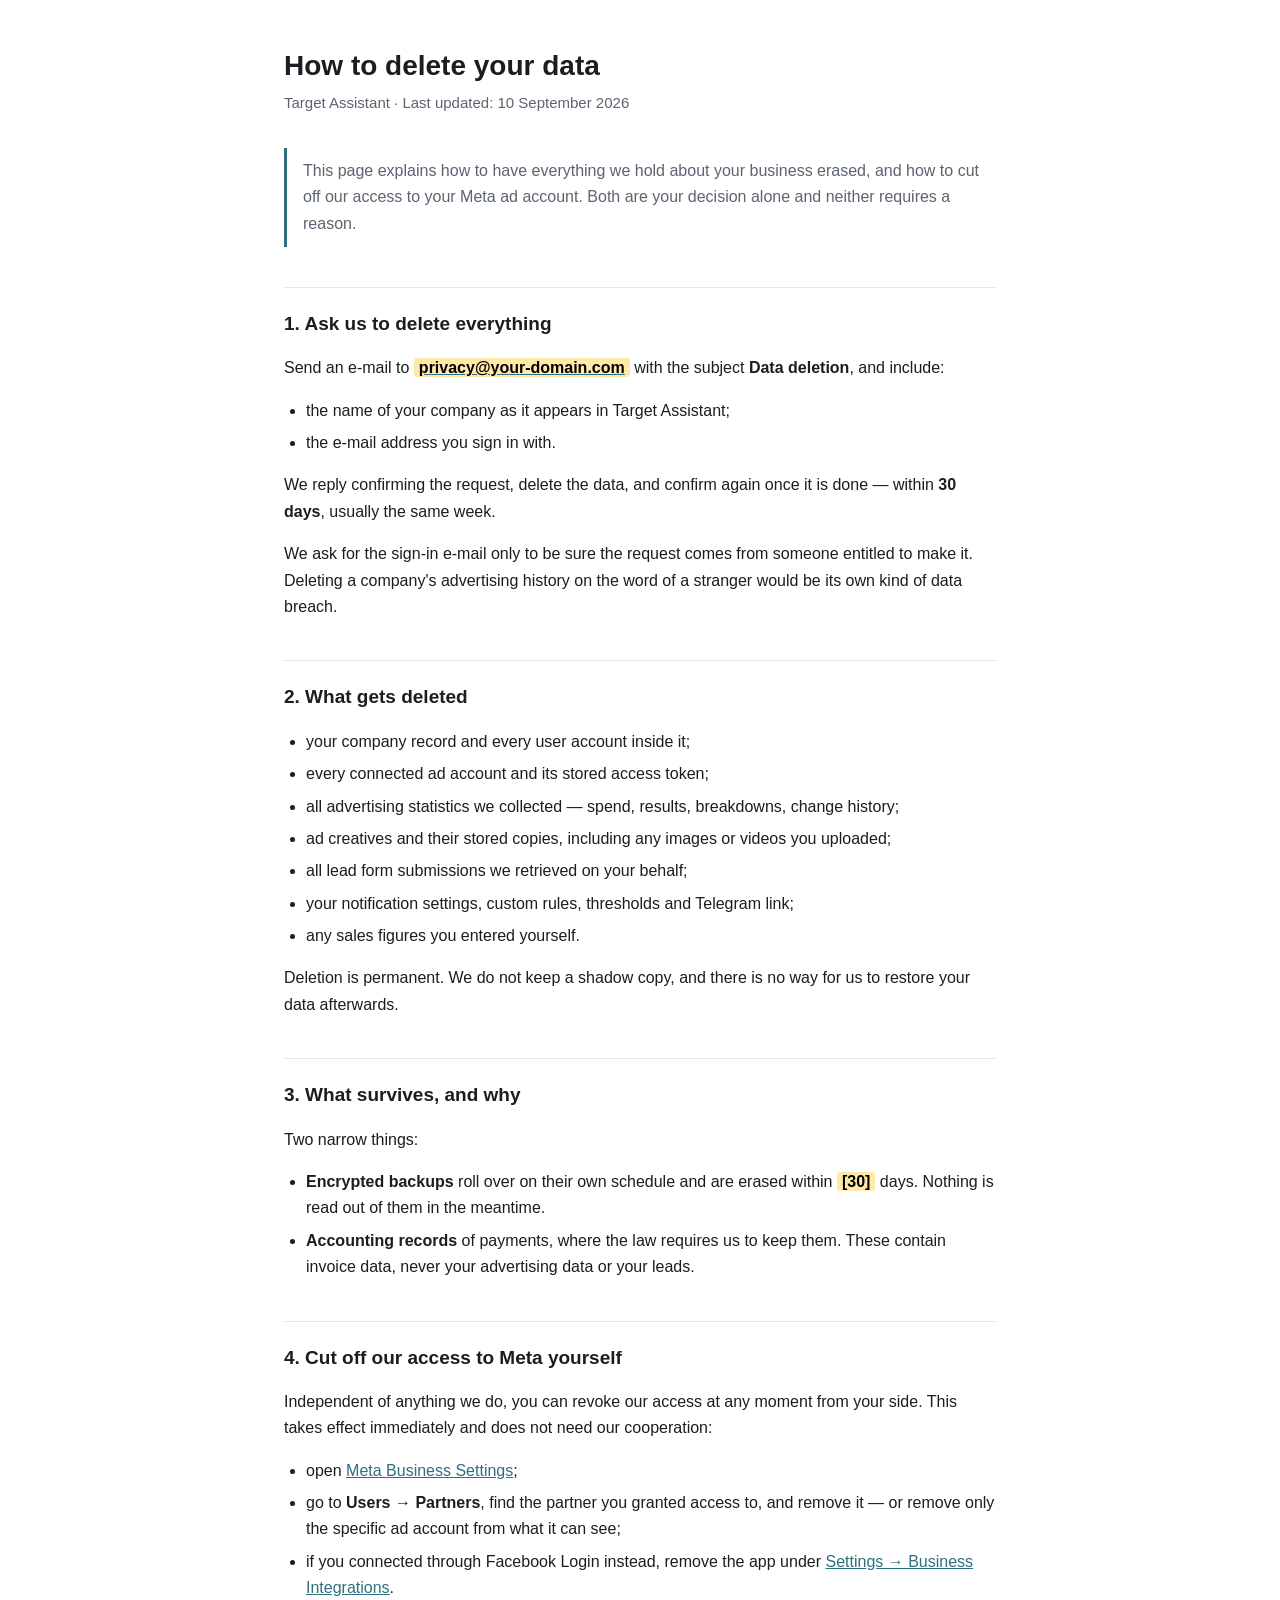
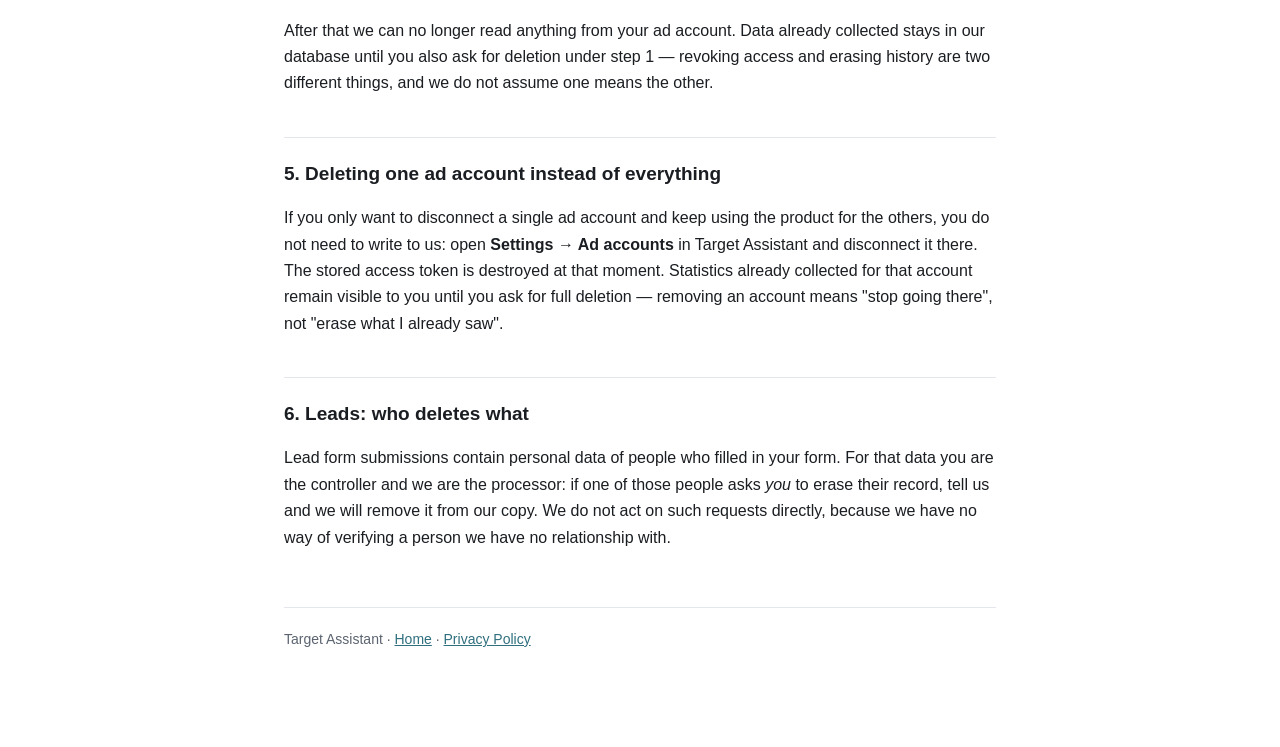
==== data-deletion.html @ 958a0378 "Политика конфиденциальности и порядок удаления данных для Meta Две страницы, которых требует Meta дл" ====
<!doctype html>
<html lang="en">
<head>
<meta charset="utf-8">
<meta name="viewport" content="width=device-width, initial-scale=1">
<title>Data Deletion — Target Assistant</title>
<link rel="stylesheet" href="_style.css">
</head>
<body>
<div class="wrap">

<h1>How to delete your data</h1>
<p class="sub">Target Assistant · Last updated: 10 September 2026</p>

<div class="note">
This page explains how to have everything we hold about your business erased, and how to cut off
our access to your Meta ad account. Both are your decision alone and neither requires a reason.
</div>

<h2>1. Ask us to delete everything</h2>
<p>Send an e-mail to
<a href="mailto:privacy@your-domain.com"><span class="fill">privacy@your-domain.com</span></a>
with the subject <strong>Data deletion</strong>, and include:</p>
<ul>
  <li>the name of your company as it appears in Target Assistant;</li>
  <li>the e-mail address you sign in with.</li>
</ul>
<p>We reply confirming the request, delete the data, and confirm again once it is done —
within <strong>30 days</strong>, usually the same week.</p>
<p>We ask for the sign-in e-mail only to be sure the request comes from someone entitled to make
it. Deleting a company's advertising history on the word of a stranger would be its own kind of
data breach.</p>

<h2>2. What gets deleted</h2>
<ul>
  <li>your company record and every user account inside it;</li>
  <li>every connected ad account and its stored access token;</li>
  <li>all advertising statistics we collected — spend, results, breakdowns, change history;</li>
  <li>ad creatives and their stored copies, including any images or videos you uploaded;</li>
  <li>all lead form submissions we retrieved on your behalf;</li>
  <li>your notification settings, custom rules, thresholds and Telegram link;</li>
  <li>any sales figures you entered yourself.</li>
</ul>
<p>Deletion is permanent. We do not keep a shadow copy, and there is no way for us to restore
your data afterwards.</p>

<h2>3. What survives, and why</h2>
<p>Two narrow things:</p>
<ul>
  <li><strong>Encrypted backups</strong> roll over on their own schedule and are erased within
      <span class="fill">[30]</span> days. Nothing is read out of them in the meantime.</li>
  <li><strong>Accounting records</strong> of payments, where the law requires us to keep them.
      These contain invoice data, never your advertising data or your leads.</li>
</ul>

<h2>4. Cut off our access to Meta yourself</h2>
<p>Independent of anything we do, you can revoke our access at any moment from your side. This
takes effect immediately and does not need our cooperation:</p>
<ul>
  <li>open <a href="https://business.facebook.com/settings" target="_blank"
      rel="noopener">Meta Business Settings</a>;</li>
  <li>go to <strong>Users → Partners</strong>, find the partner you granted access to, and
      remove it — or remove only the specific ad account from what it can see;</li>
  <li>if you connected through Facebook Login instead, remove the app under
      <a href="https://www.facebook.com/settings?tab=business_tools" target="_blank"
      rel="noopener">Settings → Business Integrations</a>.</li>
</ul>
<p>After that we can no longer read anything from your ad account. Data already collected stays
in our database until you also ask for deletion under step 1 — revoking access and erasing
history are two different things, and we do not assume one means the other.</p>

<h2>5. Deleting one ad account instead of everything</h2>
<p>If you only want to disconnect a single ad account and keep using the product for the others,
you do not need to write to us: open <strong>Settings → Ad accounts</strong> in Target Assistant
and disconnect it there. The stored access token is destroyed at that moment. Statistics already
collected for that account remain visible to you until you ask for full deletion — removing an
account means "stop going there", not "erase what I already saw".</p>

<h2>6. Leads: who deletes what</h2>
<p>Lead form submissions contain personal data of people who filled in your form. For that data
you are the controller and we are the processor: if one of those people asks <em>you</em> to
erase their record, tell us and we will remove it from our copy. We do not act on such requests
directly, because we have no way of verifying a person we have no relationship with.</p>

<footer>
Target Assistant · <a href="index.html">Home</a> ·
<a href="privacy.html">Privacy Policy</a>
</footer>

</div>
</body>
</html>
---- _style.css ----
:root{--ink:#1a1d21;--muted:#5b6470;--line:#e3e6ea;--bg:#fff;--accent:#2f6f7e}
@media (prefers-color-scheme:dark){:root{--ink:#e8eaed;--muted:#9aa3ad;--line:#2a2f36;--bg:#14171a}}
*{box-sizing:border-box}
body{margin:0;background:var(--bg);color:var(--ink);
  font:16px/1.65 -apple-system,BlinkMacSystemFont,"Segoe UI",Roboto,Helvetica,Arial,sans-serif}
.wrap{max-width:760px;margin:0 auto;padding:48px 24px 96px}
h1{font-size:28px;line-height:1.25;margin:0 0 8px}
h2{font-size:19px;margin:40px 0 10px;padding-top:20px;border-top:1px solid var(--line)}
h3{font-size:16px;margin:24px 0 6px}
p,li{color:var(--ink)}
.sub{color:var(--muted);margin:0 0 32px;font-size:15px}
a{color:var(--accent)}
ul{padding-left:22px}
li{margin:6px 0}
.note{border-left:3px solid var(--accent);padding:10px 0 10px 16px;margin:20px 0;color:var(--muted)}
.fill{background:#ffe9a8;color:#000;padding:1px 5px;border-radius:3px;font-weight:600}
footer{margin-top:56px;padding-top:20px;border-top:1px solid var(--line);color:var(--muted);font-size:14px}
table{border-collapse:collapse;width:100%;margin:14px 0;font-size:15px}
th,td{text-align:left;padding:8px 10px;border-bottom:1px solid var(--line);vertical-align:top}
th{color:var(--muted);font-weight:600}
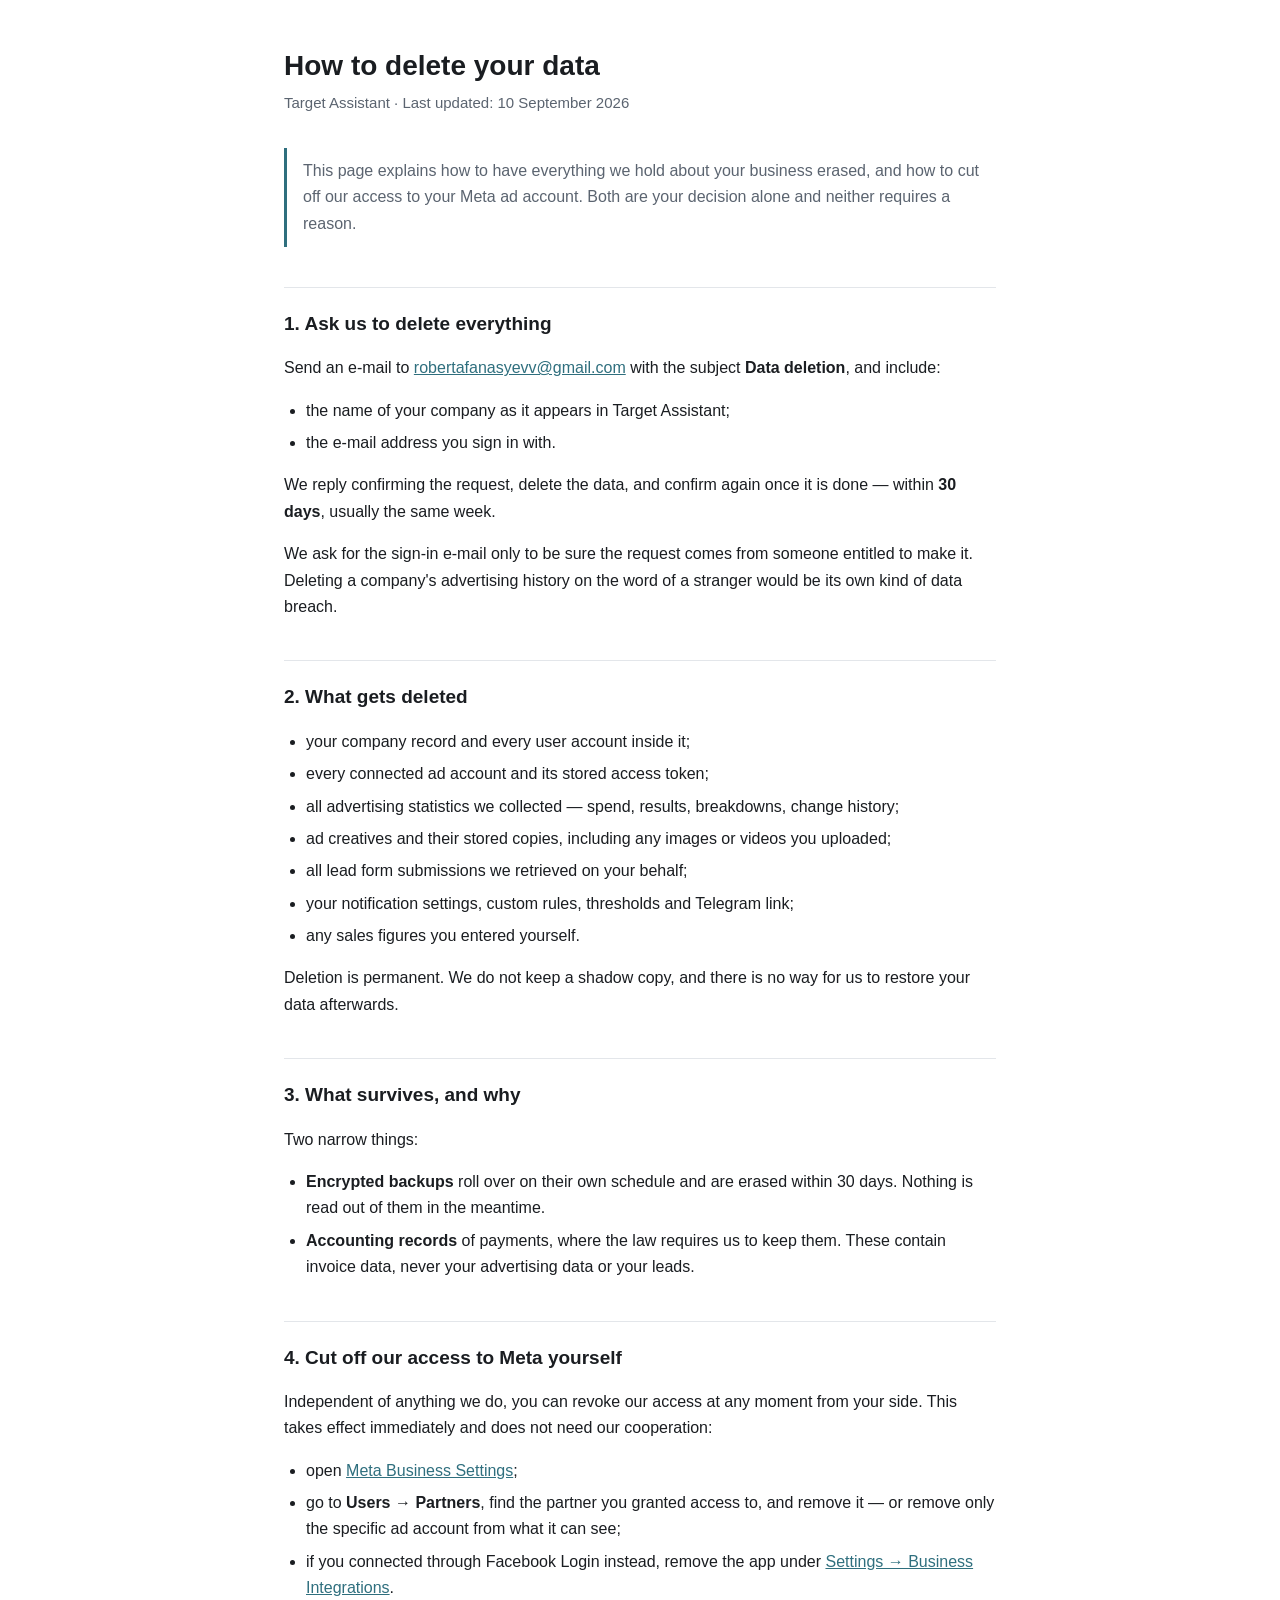
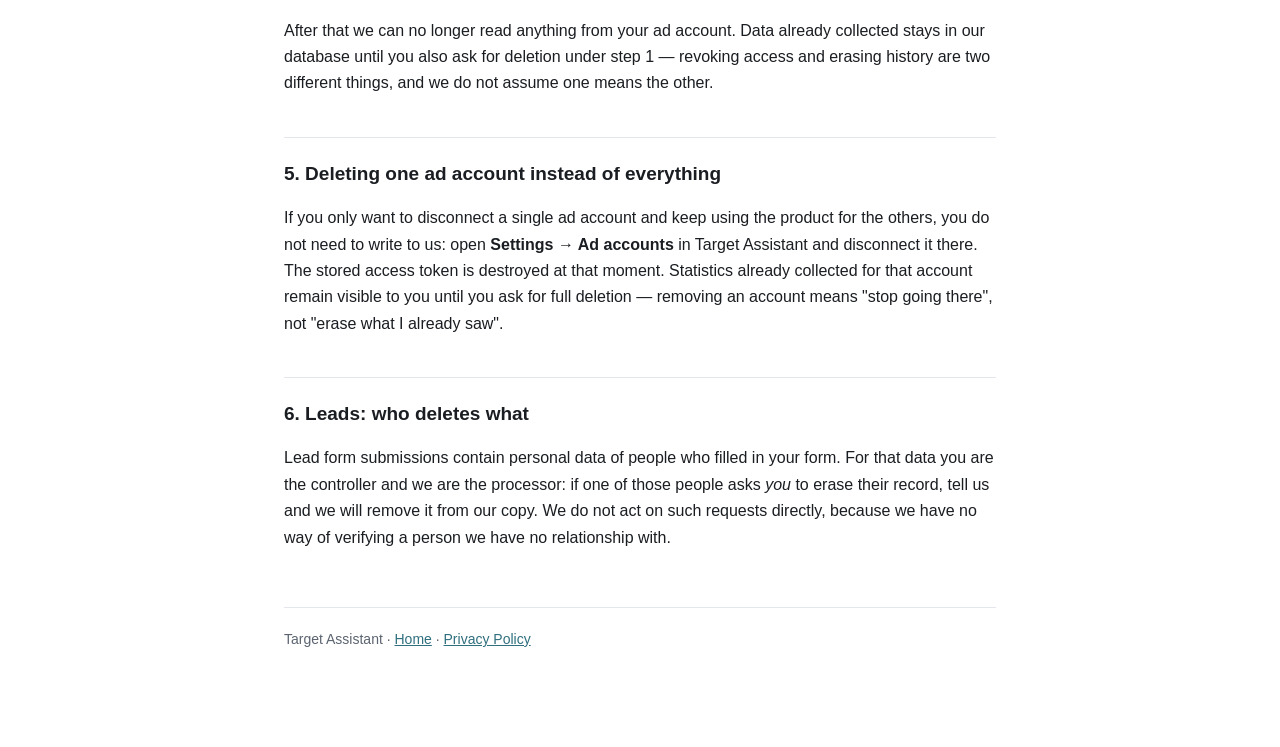
==== commit 32037367: "Заполнены реквизиты: разработчик-физлицо, адрес, почта для запросов Юрлица и ФОП нет — сервис ведёт " ====
--- a/data-deletion.html
+++ b/data-deletion.html
@@ -19,7 +19,7 @@
 
 <h2>1. Ask us to delete everything</h2>
 <p>Send an e-mail to
-<a href="mailto:privacy@your-domain.com"><span class="fill">privacy@your-domain.com</span></a>
+<a href="mailto:robertafanasyevv@gmail.com">robertafanasyevv@gmail.com</a>
 with the subject <strong>Data deletion</strong>, and include:</p>
 <ul>
   <li>the name of your company as it appears in Target Assistant;</li>
@@ -47,8 +47,7 @@
 <h2>3. What survives, and why</h2>
 <p>Two narrow things:</p>
 <ul>
-  <li><strong>Encrypted backups</strong> roll over on their own schedule and are erased within
-      <span class="fill">[30]</span> days. Nothing is read out of them in the meantime.</li>
+  <li><strong>Encrypted backups</strong> roll over on their own schedule and are erased within 30 days. Nothing is read out of them in the meantime.</li>
   <li><strong>Accounting records</strong> of payments, where the law requires us to keep them.
       These contain invoice data, never your advertising data or your leads.</li>
 </ul>
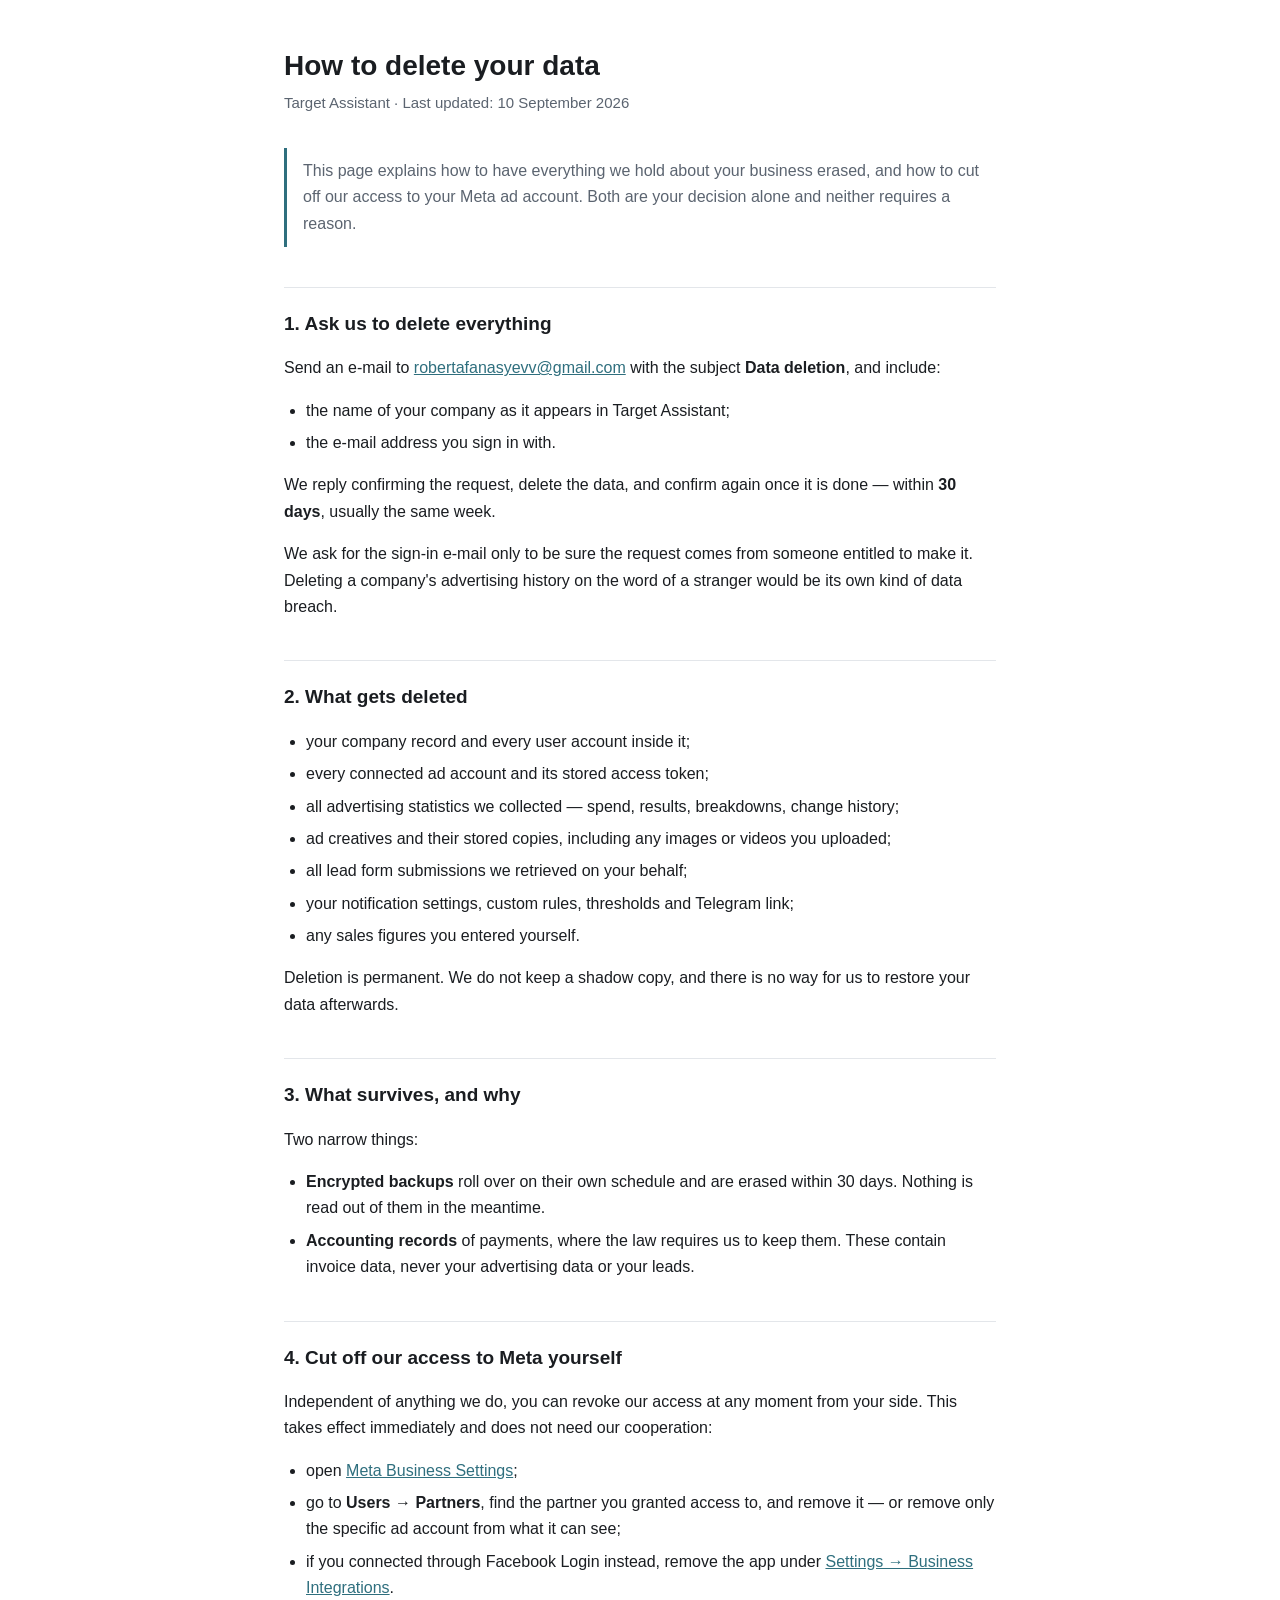
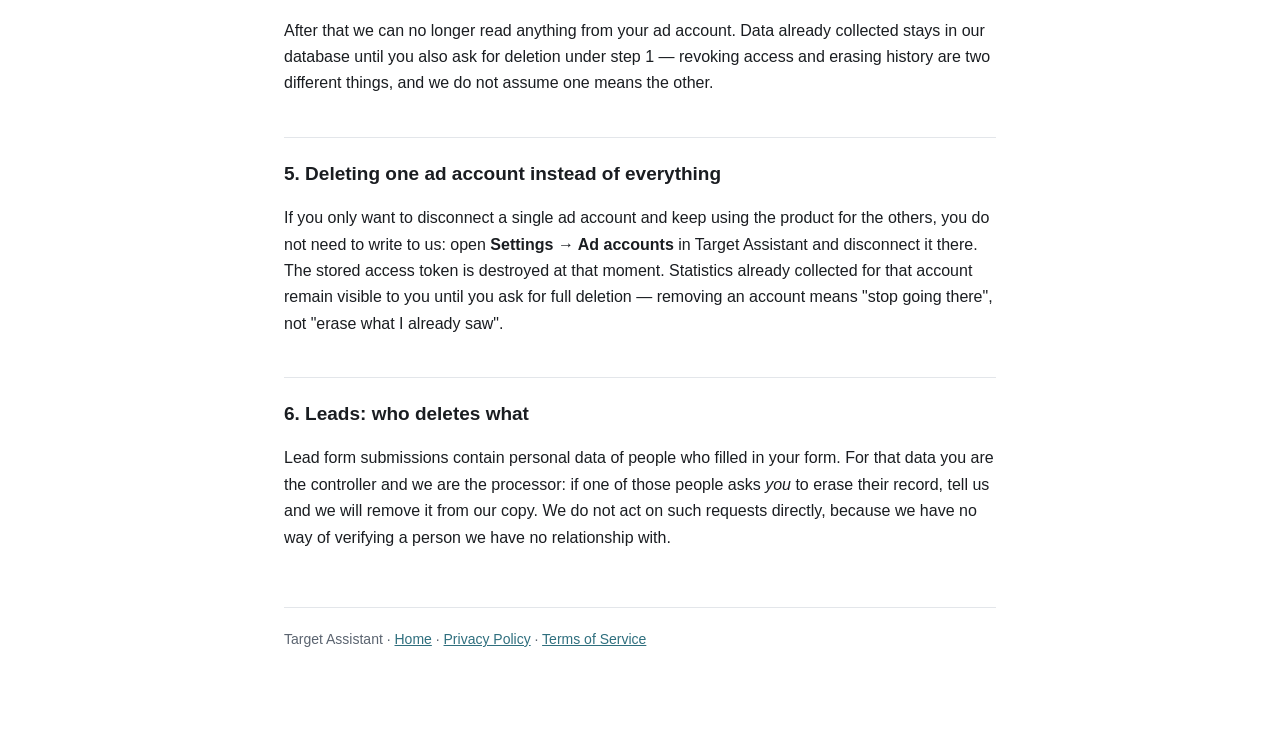
==== commit 42e0579e: "Условия использования (Terms of Service) Третья страница, которой не хватало: в настройках приложени" ====
--- a/data-deletion.html
+++ b/data-deletion.html
@@ -83,7 +83,8 @@
 
 <footer>
 Target Assistant · <a href="index.html">Home</a> ·
-<a href="privacy.html">Privacy Policy</a>
+<a href="privacy.html">Privacy Policy</a> ·
+<a href="terms.html">Terms of Service</a>
 </footer>
 
 </div>
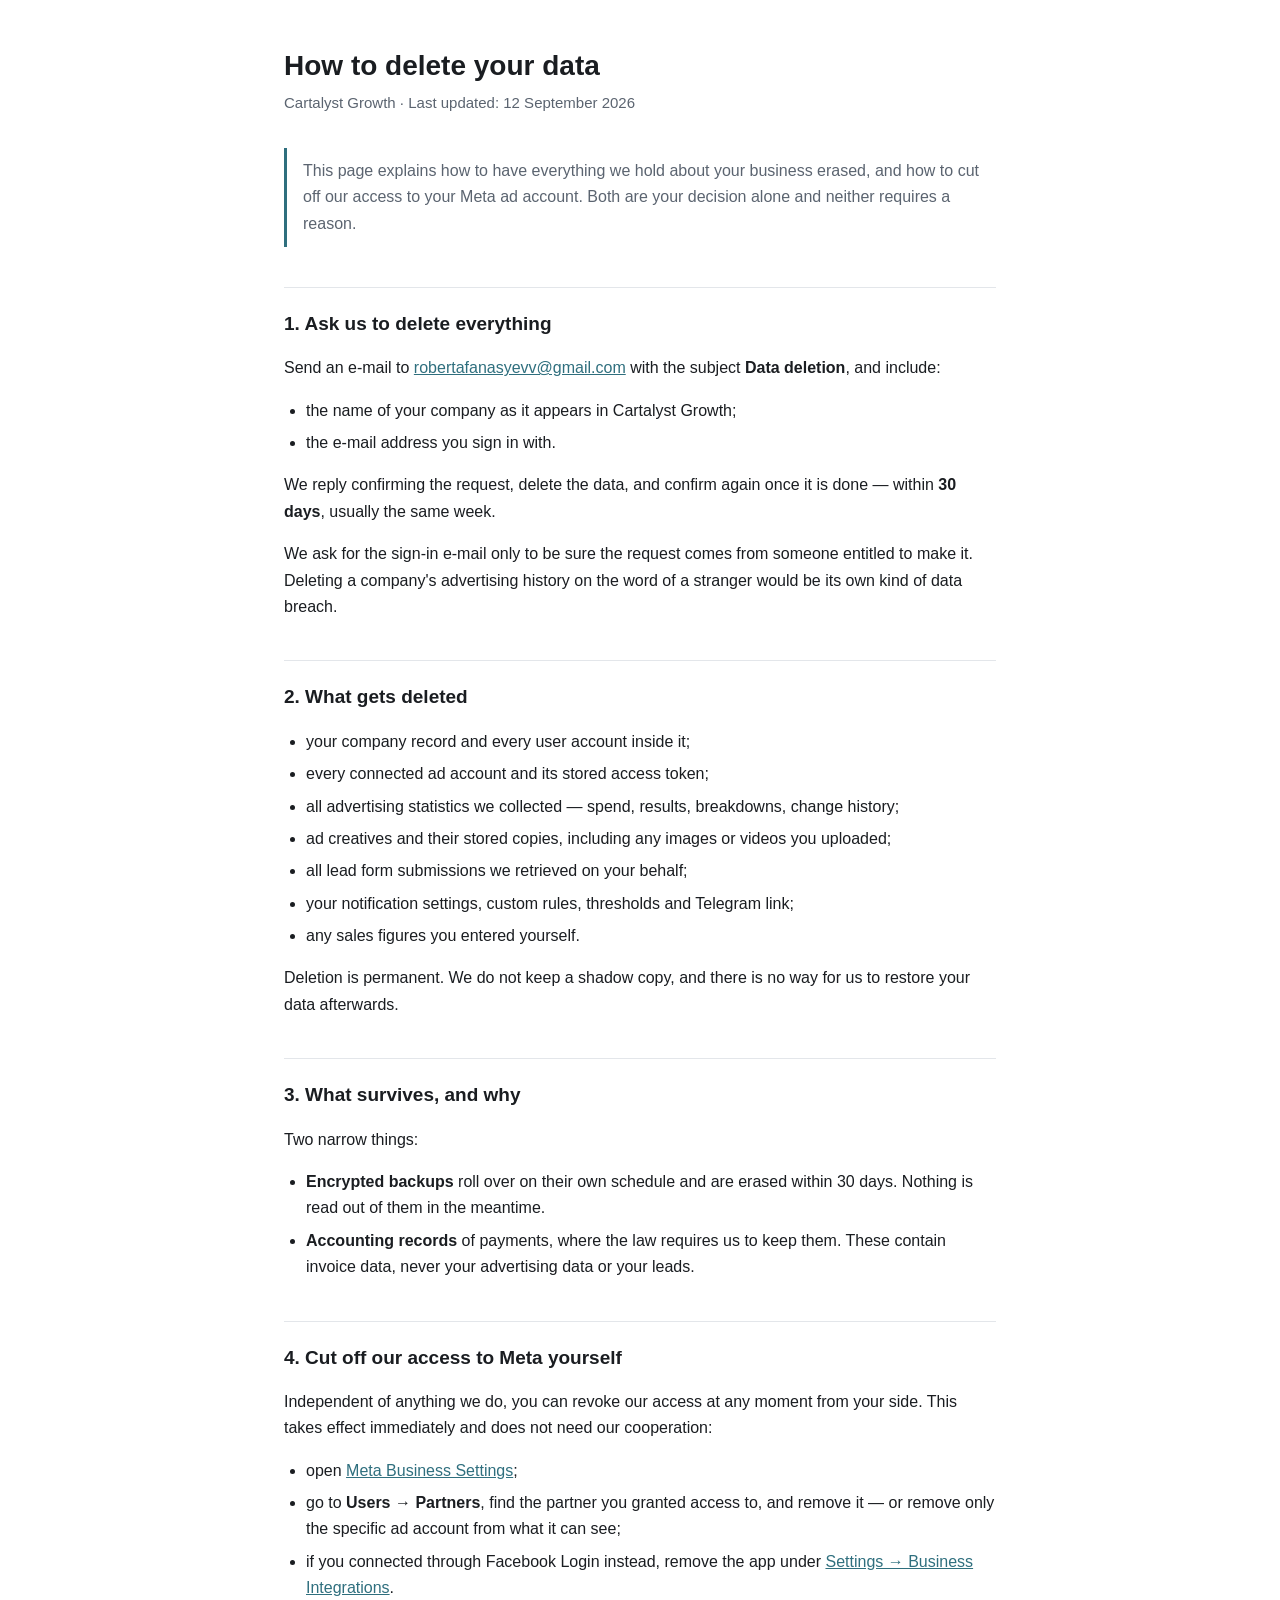
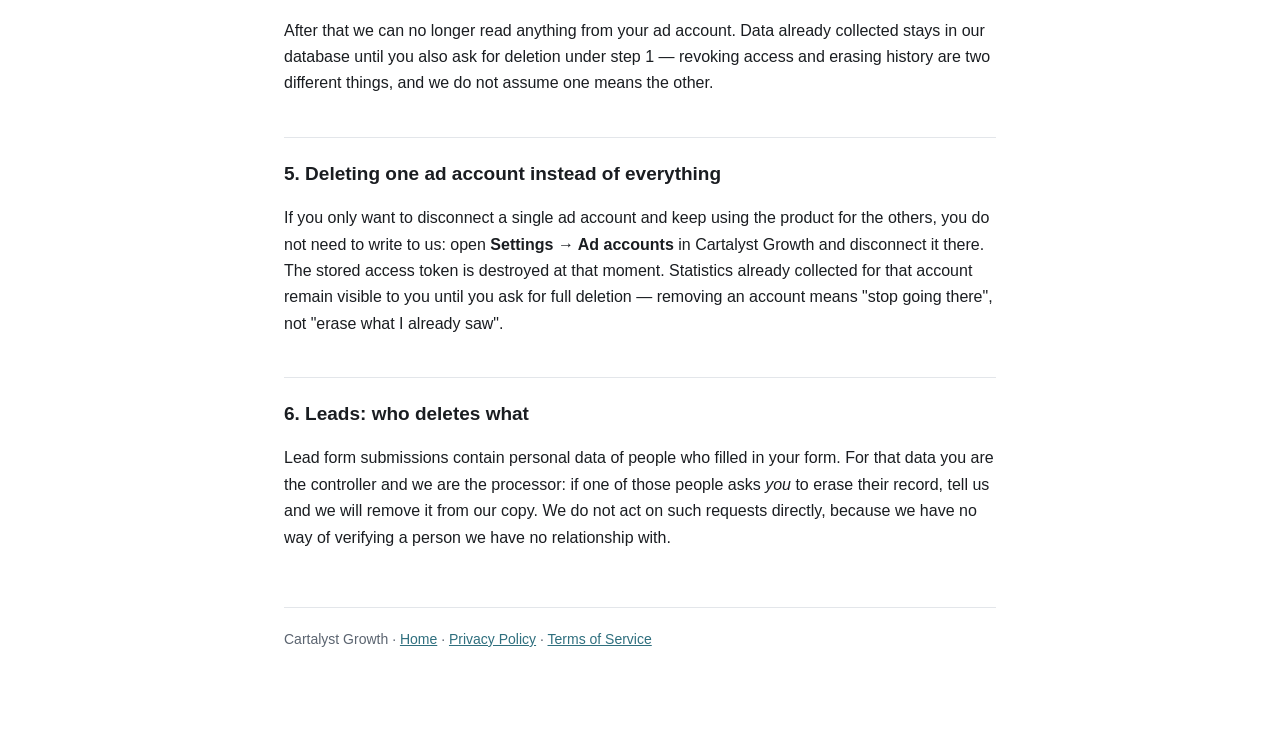
==== commit ad1f8abe: "ФОП вместо физлица, бенчмарки и доступ поддержки, переименование в Cartalyst Growth Юрлицо: во всех " ====
--- a/data-deletion.html
+++ b/data-deletion.html
@@ -3,14 +3,14 @@
 <head>
 <meta charset="utf-8">
 <meta name="viewport" content="width=device-width, initial-scale=1">
-<title>Data Deletion — Target Assistant</title>
+<title>Data Deletion — Cartalyst Growth</title>
 <link rel="stylesheet" href="_style.css">
 </head>
 <body>
 <div class="wrap">
 
 <h1>How to delete your data</h1>
-<p class="sub">Target Assistant · Last updated: 10 September 2026</p>
+<p class="sub">Cartalyst Growth · Last updated: 12 September 2026</p>
 
 <div class="note">
 This page explains how to have everything we hold about your business erased, and how to cut off
@@ -22,7 +22,7 @@
 <a href="mailto:robertafanasyevv@gmail.com">robertafanasyevv@gmail.com</a>
 with the subject <strong>Data deletion</strong>, and include:</p>
 <ul>
-  <li>the name of your company as it appears in Target Assistant;</li>
+  <li>the name of your company as it appears in Cartalyst Growth;</li>
   <li>the e-mail address you sign in with.</li>
 </ul>
 <p>We reply confirming the request, delete the data, and confirm again once it is done —
@@ -70,7 +70,7 @@
 
 <h2>5. Deleting one ad account instead of everything</h2>
 <p>If you only want to disconnect a single ad account and keep using the product for the others,
-you do not need to write to us: open <strong>Settings → Ad accounts</strong> in Target Assistant
+you do not need to write to us: open <strong>Settings → Ad accounts</strong> in Cartalyst Growth
 and disconnect it there. The stored access token is destroyed at that moment. Statistics already
 collected for that account remain visible to you until you ask for full deletion — removing an
 account means "stop going there", not "erase what I already saw".</p>
@@ -82,7 +82,7 @@
 directly, because we have no way of verifying a person we have no relationship with.</p>
 
 <footer>
-Target Assistant · <a href="index.html">Home</a> ·
+Cartalyst Growth · <a href="index.html">Home</a> ·
 <a href="privacy.html">Privacy Policy</a> ·
 <a href="terms.html">Terms of Service</a>
 </footer>
